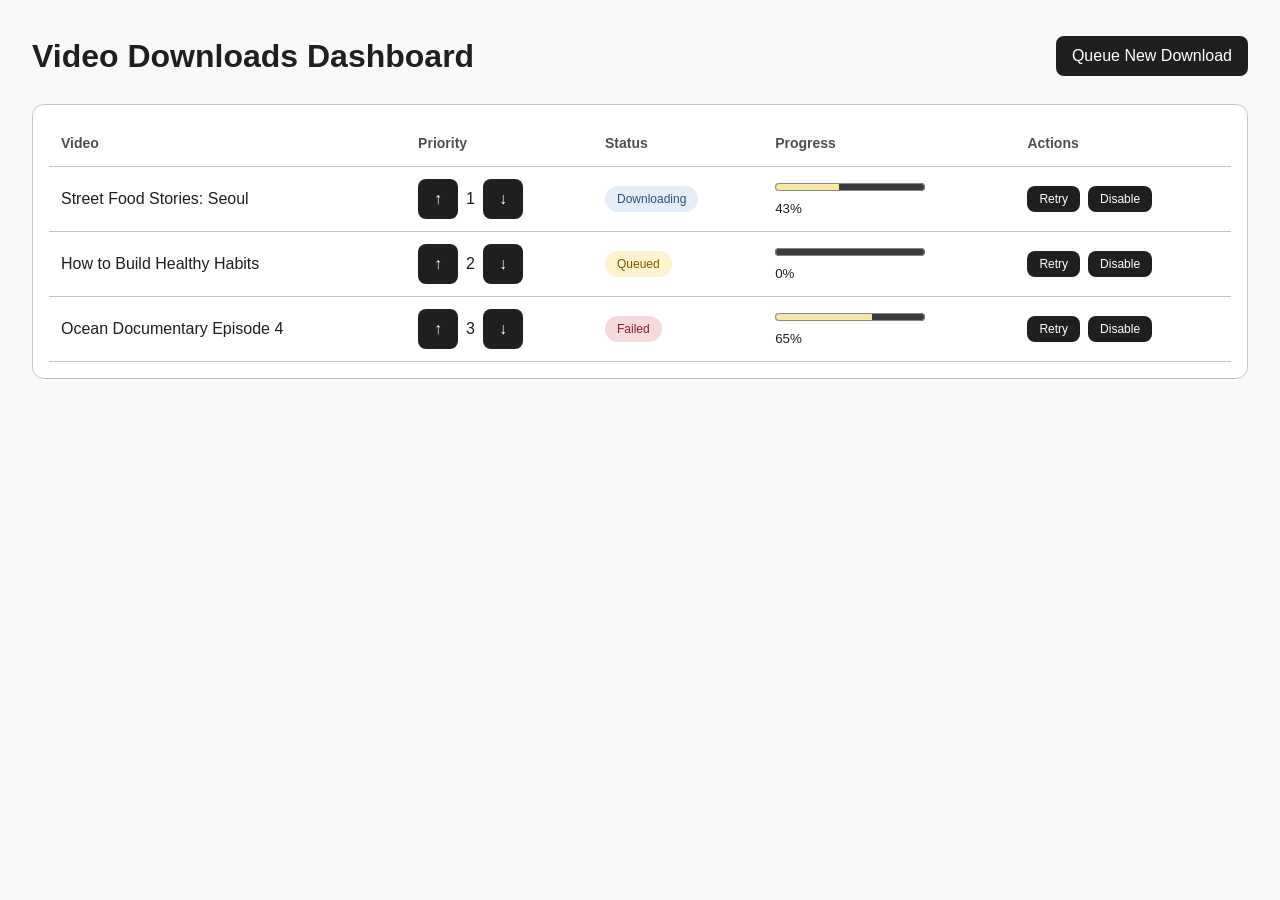
==== presentation/web/pages/video-downloads-dashboard/index.html @ ebaed85f "Add shared web theme and scaffold operations pages" ====
<!doctype html>
<html lang="en">
  <head>
    <meta charset="UTF-8" />
    <meta name="viewport" content="width=device-width, initial-scale=1.0" />
    <title>Video Downloads Dashboard</title>
    <link rel="stylesheet" href="../../shared/theme.css" />
    <link rel="stylesheet" href="./styles.css" />
  </head>
  <body>
    <main class="page">
      <header class="page-header">
        <h1>Video Downloads Dashboard</h1>
        <button class="button">Queue New Download</button>
      </header>

      <section class="table-card">
        <table class="downloads-table">
          <thead>
            <tr>
              <th>Video</th>
              <th>Priority</th>
              <th>Status</th>
              <th>Progress</th>
              <th>Actions</th>
            </tr>
          </thead>
          <tbody id="downloads-tbody"></tbody>
        </table>
      </section>
    </main>
    <script src="./script.js"></script>
  </body>
</html>
---- presentation/web/shared/theme.css ----
:root {
  --color-soft-yellow: #f4e8a6;
  --color-soft-gray: #d8d8d8;
  --color-soft-black: #1f1f1f;
  --color-white: #ffffff;

  --font-family-base: "Inter", "Segoe UI", Tahoma, Geneva, Verdana, sans-serif;
  --font-size-xs: 0.75rem;
  --font-size-sm: 0.875rem;
  --font-size-md: 1rem;
  --font-size-lg: 1.25rem;
  --font-size-xl: 1.5rem;
  --font-weight-normal: 400;
  --font-weight-medium: 500;
  --font-weight-bold: 700;
  --line-height-base: 1.5;

  --space-1: 0.25rem;
  --space-2: 0.5rem;
  --space-3: 0.75rem;
  --space-4: 1rem;
  --space-5: 1.25rem;
  --space-6: 1.5rem;
  --space-8: 2rem;

  --radius-sm: 0.25rem;
  --radius-md: 0.5rem;
  --radius-lg: 0.75rem;
  --radius-pill: 999px;

  --transition-fast: 0.15s ease;

  --surface-bg: #f8f8f8;
  --surface-card: var(--color-white);
  --border-muted: #c4c4c4;

  --button-bg: var(--color-soft-black);
  --button-text: var(--color-white);
  --button-hover-bg: #333333;
  --button-disabled-bg: #8d8d8d;
  --button-disabled-text: #f0f0f0;

  --state-info-bg: #e5edf8;
  --state-info-text: #2f4f7d;
  --state-success-bg: #d7f0de;
  --state-success-text: #1f6b33;
  --state-warning-bg: #fff3cd;
  --state-warning-text: #7a5a00;
  --state-danger-bg: #f6d9dc;
  --state-danger-text: #7e1f2a;
}

* {
  box-sizing: border-box;
}

body {
  margin: 0;
  font-family: var(--font-family-base);
  font-size: var(--font-size-md);
  line-height: var(--line-height-base);
  color: var(--color-soft-black);
  background: var(--surface-bg);
}

h1,
h2,
h3,
h4,
h5,
h6 {
  margin: 0;
  font-weight: var(--font-weight-bold);
}

button,
input,
select,
textarea {
  font: inherit;
}

.button {
  border: none;
  border-radius: var(--radius-md);
  background: var(--button-bg);
  color: var(--button-text);
  padding: var(--space-2) var(--space-4);
  cursor: pointer;
  transition: background var(--transition-fast), opacity var(--transition-fast);
}

.button:hover {
  background: var(--button-hover-bg);
}

.button:disabled {
  background: var(--button-disabled-bg);
  color: var(--button-disabled-text);
  cursor: not-allowed;
  opacity: 0.8;
}

.chip {
  display: inline-flex;
  align-items: center;
  justify-content: center;
  border-radius: var(--radius-pill);
  padding: var(--space-1) var(--space-3);
  font-size: var(--font-size-xs);
  font-weight: var(--font-weight-medium);
}

.state-info {
  background: var(--state-info-bg);
  color: var(--state-info-text);
}

.state-success {
  background: var(--state-success-bg);
  color: var(--state-success-text);
}

.state-warning {
  background: var(--state-warning-bg);
  color: var(--state-warning-text);
}

.state-danger {
  background: var(--state-danger-bg);
  color: var(--state-danger-text);
}
---- presentation/web/pages/video-downloads-dashboard/styles.css ----
.page {
  padding: var(--space-8);
  display: grid;
  gap: var(--space-6);
}

.page-header {
  display: flex;
  align-items: center;
  justify-content: space-between;
  gap: var(--space-4);
}

.table-card {
  background: var(--surface-card);
  border: 1px solid var(--border-muted);
  border-radius: var(--radius-lg);
  padding: var(--space-4);
}

.downloads-table {
  width: 100%;
  border-collapse: collapse;
}

.downloads-table th,
.downloads-table td {
  padding: var(--space-3);
  border-bottom: 1px solid var(--border-muted);
  text-align: left;
}

.downloads-table th {
  font-size: var(--font-size-sm);
  color: #4f4f4f;
}

.priority-controls {
  display: inline-flex;
  gap: var(--space-2);
  align-items: center;
}

.progress-wrap {
  display: grid;
  gap: var(--space-1);
}

progress {
  width: 150px;
  accent-color: var(--color-soft-yellow);
}

.row-actions {
  display: flex;
  gap: var(--space-2);
}

.row-actions .button {
  padding: var(--space-1) var(--space-3);
  font-size: var(--font-size-xs);
}
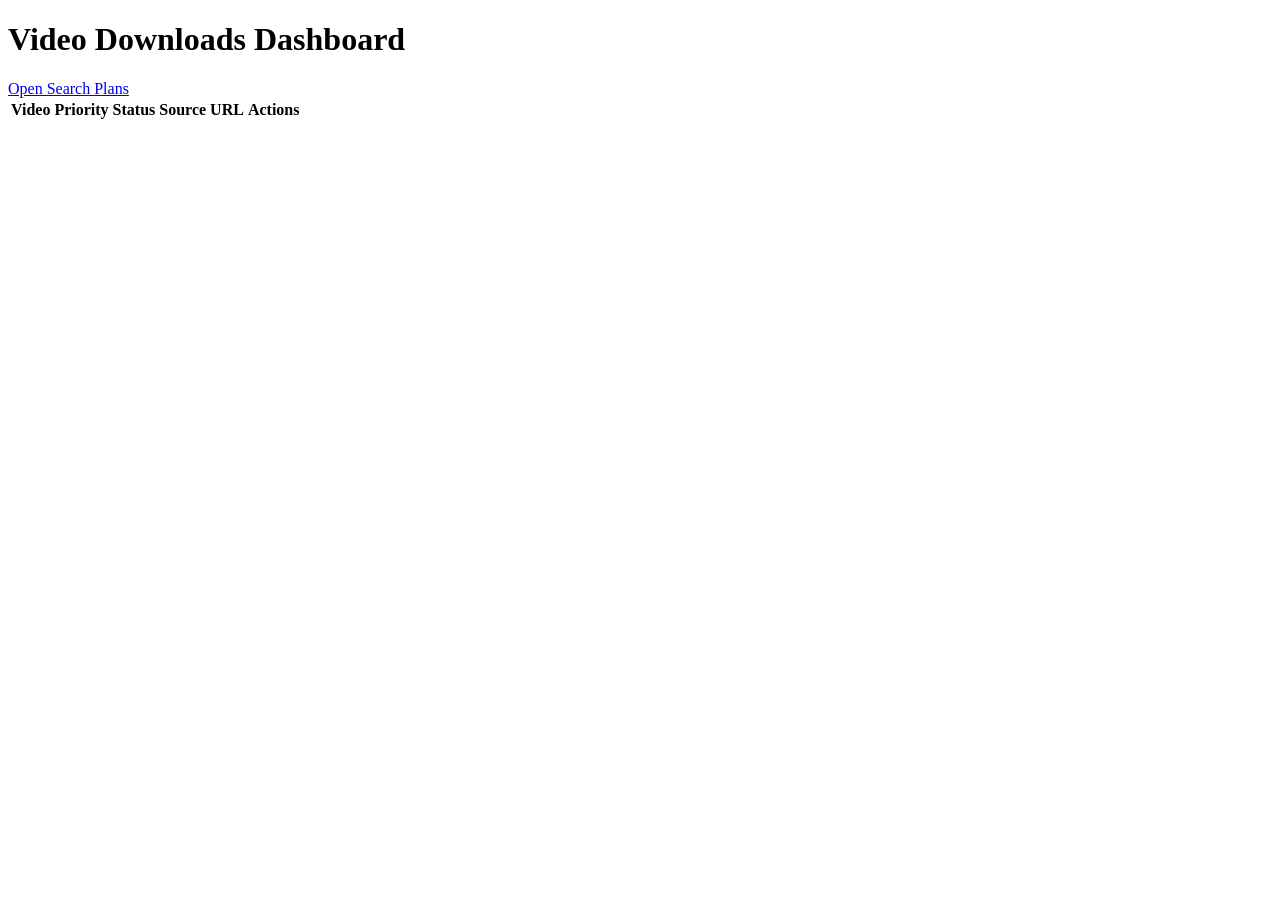
==== commit d5d4a48a: "Integrate functional FastAPI UI for plans and video queue" ====
--- a/presentation/web/pages/video-downloads-dashboard/index.html
+++ b/presentation/web/pages/video-downloads-dashboard/index.html
@@ -4,14 +4,14 @@
     <meta charset="UTF-8" />
     <meta name="viewport" content="width=device-width, initial-scale=1.0" />
     <title>Video Downloads Dashboard</title>
-    <link rel="stylesheet" href="../../shared/theme.css" />
-    <link rel="stylesheet" href="./styles.css" />
+    <link rel="stylesheet" href="/web/shared/theme.css" />
+    <link rel="stylesheet" href="/web/pages/video-downloads-dashboard/styles.css" />
   </head>
   <body>
     <main class="page">
       <header class="page-header">
         <h1>Video Downloads Dashboard</h1>
-        <button class="button">Queue New Download</button>
+        <a class="button" href="/ui/search-plans">Open Search Plans</a>
       </header>
 
       <section class="table-card">
@@ -21,7 +21,7 @@
               <th>Video</th>
               <th>Priority</th>
               <th>Status</th>
-              <th>Progress</th>
+              <th>Source URL</th>
               <th>Actions</th>
             </tr>
           </thead>
@@ -29,6 +29,6 @@
         </table>
       </section>
     </main>
-    <script src="./script.js"></script>
+    <script src="/web/pages/video-downloads-dashboard/script.js"></script>
   </body>
 </html>
